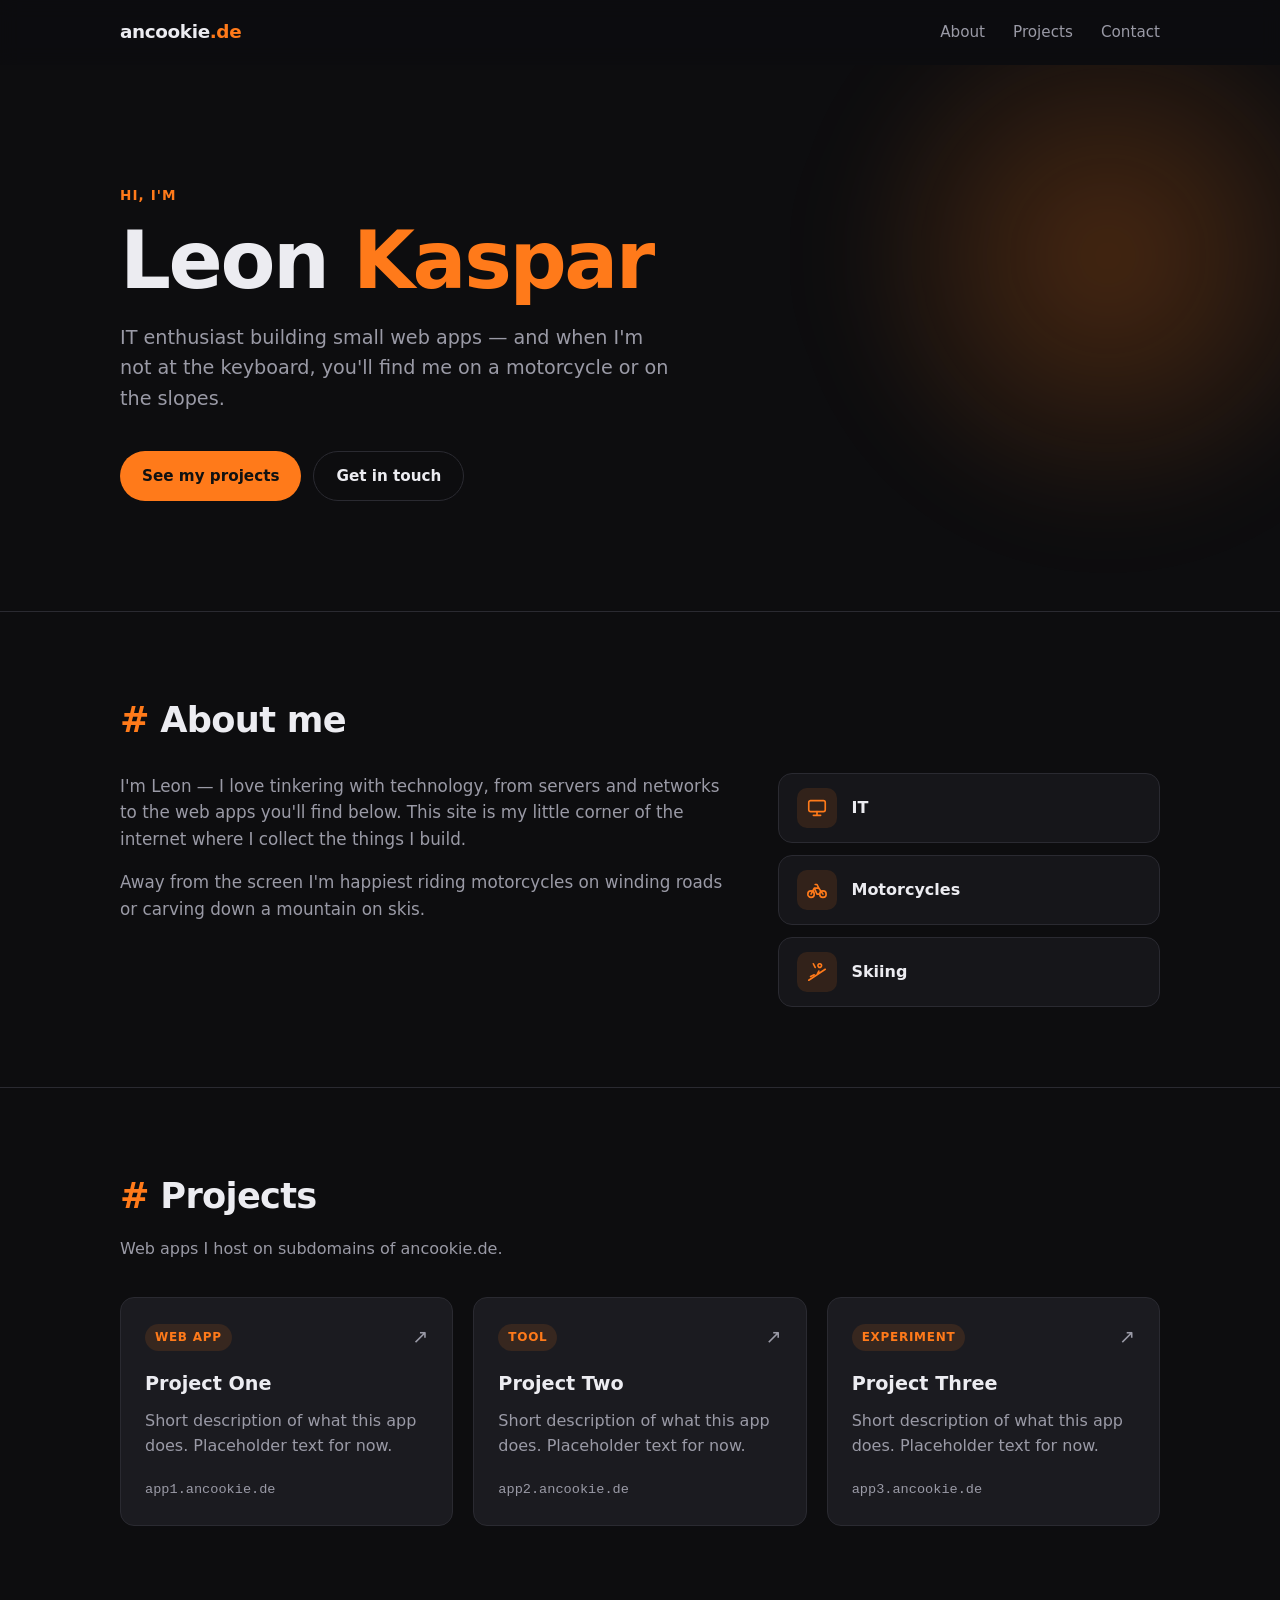
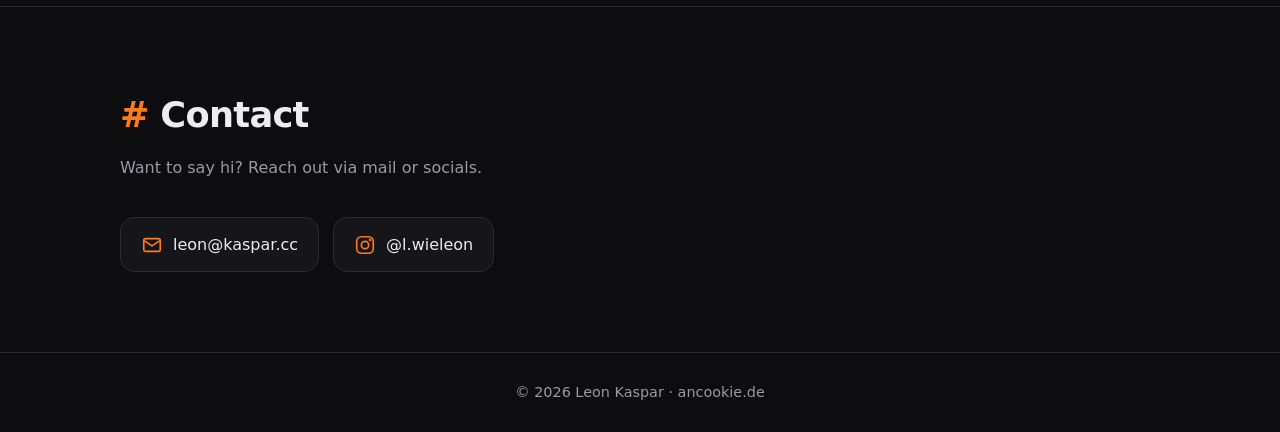
==== index.html @ 597ae220 "Add personal website for ancookie.de Static dark-themed site with orange accents: hero, about me, pr" ====
<!doctype html>
<html lang="en">
<head>
  <meta charset="utf-8">
  <meta name="viewport" content="width=device-width, initial-scale=1">
  <title>Leon Kaspar · ancookie.de</title>
  <meta name="description" content="Leon Kaspar – IT, motorcycles and skiing. Personal site and web projects.">
  <meta name="theme-color" content="#0d0d0f">
  <link rel="icon" href="data:image/svg+xml,<svg xmlns='http://www.w3.org/2000/svg' viewBox='0 0 100 100'><rect width='100' height='100' rx='22' fill='%23ff7a1a'/><text x='50' y='68' font-size='56' font-family='Arial,sans-serif' font-weight='700' text-anchor='middle' fill='%230d0d0f'>A</text></svg>">
  <link rel="stylesheet" href="css/style.css">
  <script>document.documentElement.classList.add("js");</script>
</head>
<body>
  <header class="nav" id="top">
    <div class="container nav-inner">
      <a href="#top" class="logo">ancookie<span>.de</span></a>
      <button class="nav-toggle" aria-label="Open menu" aria-expanded="false" aria-controls="nav-links">
        <span></span><span></span><span></span>
      </button>
      <nav id="nav-links" class="nav-links">
        <a href="#about">About</a>
        <a href="#projects">Projects</a>
        <a href="#contact">Contact</a>
      </nav>
    </div>
  </header>

  <main>
    <!-- Hero -->
    <section class="hero">
      <div class="container hero-inner">
        <p class="eyebrow">Hi, I'm</p>
        <h1>Leon <span class="accent">Kaspar</span></h1>
        <p class="tagline">
          IT enthusiast building small web apps — and when I'm not at the keyboard,
          you'll find me on a motorcycle or on the slopes.
        </p>
        <div class="hero-actions">
          <a href="#projects" class="btn btn-primary">See my projects</a>
          <a href="mailto:leon@kaspar.cc" class="btn btn-ghost">Get in touch</a>
        </div>
      </div>
      <div class="hero-glow" aria-hidden="true"></div>
    </section>

    <!-- About -->
    <section id="about" class="section reveal">
      <div class="container">
        <h2 class="section-title"><span class="accent">#</span> About me</h2>
        <div class="about-grid">
          <div class="about-text">
            <p>
              I'm Leon — I love tinkering with technology, from servers and networks to
              the web apps you'll find below. This site is my little corner of the internet
              where I collect the things I build.
            </p>
            <p>
              Away from the screen I'm happiest riding motorcycles on winding roads
              or carving down a mountain on skis.
            </p>
          </div>
          <ul class="interests" aria-label="Interests">
            <li>
              <span class="icon" aria-hidden="true">
                <svg viewBox="0 0 24 24"><rect x="3" y="4" width="18" height="12" rx="2"/><path d="M8 20h8M12 16v4"/></svg>
              </span>
              IT
            </li>
            <li>
              <span class="icon" aria-hidden="true">
                <svg viewBox="0 0 24 24"><circle cx="5.5" cy="16.5" r="3.5"/><circle cx="18.5" cy="16.5" r="3.5"/><path d="M5.5 16.5 9 10h5l4.5 6.5M14 10l-2-4h-2M9 10l3 6.5h2"/></svg>
              </span>
              Motorcycles
            </li>
            <li>
              <span class="icon" aria-hidden="true">
                <svg viewBox="0 0 24 24"><path d="M3 21 21 9M8 3l2 4M14 11l-2 4M17 5a2 2 0 1 0 0 .01"/><path d="M5 17l4-2"/></svg>
              </span>
              Skiing
            </li>
          </ul>
        </div>
      </div>
    </section>

    <!-- Projects -->
    <section id="projects" class="section reveal">
      <div class="container">
        <h2 class="section-title"><span class="accent">#</span> Projects</h2>
        <p class="section-sub">Web apps I host on subdomains of ancookie.de.</p>

        <div class="cards">
          <!-- Replace the placeholders below with your real apps -->
          <a class="card" href="https://app1.ancookie.de" target="_blank" rel="noopener">
            <div class="card-top">
              <span class="card-tag">Web App</span>
              <span class="card-arrow" aria-hidden="true">↗</span>
            </div>
            <h3>Project One</h3>
            <p>Short description of what this app does. Placeholder text for now.</p>
            <span class="card-url">app1.ancookie.de</span>
          </a>

          <a class="card" href="https://app2.ancookie.de" target="_blank" rel="noopener">
            <div class="card-top">
              <span class="card-tag">Tool</span>
              <span class="card-arrow" aria-hidden="true">↗</span>
            </div>
            <h3>Project Two</h3>
            <p>Short description of what this app does. Placeholder text for now.</p>
            <span class="card-url">app2.ancookie.de</span>
          </a>

          <a class="card" href="https://app3.ancookie.de" target="_blank" rel="noopener">
            <div class="card-top">
              <span class="card-tag">Experiment</span>
              <span class="card-arrow" aria-hidden="true">↗</span>
            </div>
            <h3>Project Three</h3>
            <p>Short description of what this app does. Placeholder text for now.</p>
            <span class="card-url">app3.ancookie.de</span>
          </a>
        </div>
      </div>
    </section>

    <!-- Contact -->
    <section id="contact" class="section reveal">
      <div class="container contact">
        <h2 class="section-title"><span class="accent">#</span> Contact</h2>
        <p class="section-sub">Want to say hi? Reach out via mail or socials.</p>
        <div class="contact-links">
          <a class="contact-item" href="mailto:leon@kaspar.cc">
            <svg viewBox="0 0 24 24" aria-hidden="true"><rect x="3" y="5" width="18" height="14" rx="2"/><path d="m3 7 9 6 9-6"/></svg>
            leon@kaspar.cc
          </a>
          <a class="contact-item" href="https://instagram.com/l.wieleon" target="_blank" rel="noopener">
            <svg viewBox="0 0 24 24" aria-hidden="true"><rect x="3" y="3" width="18" height="18" rx="5"/><circle cx="12" cy="12" r="4"/><circle cx="17.5" cy="6.5" r="0.6"/></svg>
            @l.wieleon
          </a>
        </div>
      </div>
    </section>
  </main>

  <footer class="footer">
    <div class="container">
      <p>© <span id="year"></span> Leon Kaspar · ancookie.de</p>
    </div>
  </footer>

  <script src="js/main.js"></script>
</body>
</html>
---- css/style.css ----
:root {
  --bg: #0d0d0f;
  --bg-elev: #16161a;
  --bg-card: #1b1b20;
  --border: #2a2a31;
  --text: #ececf1;
  --muted: #9a9aa6;
  --accent: #ff7a1a;
  --accent-soft: rgba(255, 122, 26, 0.12);
  --radius: 14px;
  --maxw: 1080px;
  --font: system-ui, -apple-system, "Segoe UI", Roboto, "Helvetica Neue", Arial, sans-serif;
}

*,
*::before,
*::after { box-sizing: border-box; }

html { scroll-behavior: smooth; scroll-padding-top: 72px; }

body {
  margin: 0;
  background: var(--bg);
  color: var(--text);
  font-family: var(--font);
  line-height: 1.6;
  -webkit-font-smoothing: antialiased;
}

a { color: inherit; text-decoration: none; }

.container {
  width: 100%;
  max-width: var(--maxw);
  margin: 0 auto;
  padding: 0 20px;
}

.accent { color: var(--accent); }

/* ---------- Nav ---------- */
.nav {
  position: sticky;
  top: 0;
  z-index: 50;
  background: rgba(13, 13, 15, 0.8);
  backdrop-filter: blur(10px);
  -webkit-backdrop-filter: blur(10px);
  border-bottom: 1px solid transparent;
  transition: border-color 0.2s;
}
.nav.scrolled { border-bottom-color: var(--border); }

.nav-inner {
  display: flex;
  align-items: center;
  justify-content: space-between;
  height: 64px;
}

.logo { font-weight: 700; font-size: 1.15rem; letter-spacing: -0.02em; }
.logo span { color: var(--accent); }

.nav-links { display: flex; gap: 28px; }
.nav-links a { color: var(--muted); font-size: 0.95rem; transition: color 0.2s; }
.nav-links a:hover { color: var(--text); }

.nav-toggle {
  display: none;
  background: none;
  border: 0;
  padding: 8px;
  cursor: pointer;
}
.nav-toggle span {
  display: block;
  width: 22px;
  height: 2px;
  margin: 5px 0;
  background: var(--text);
  border-radius: 2px;
  transition: transform 0.25s, opacity 0.25s;
}
.nav-toggle[aria-expanded="true"] span:nth-child(1) { transform: translateY(7px) rotate(45deg); }
.nav-toggle[aria-expanded="true"] span:nth-child(2) { opacity: 0; }
.nav-toggle[aria-expanded="true"] span:nth-child(3) { transform: translateY(-7px) rotate(-45deg); }

/* ---------- Hero ---------- */
.hero {
  position: relative;
  overflow: hidden;
  padding: 120px 0 110px;
}
.hero-inner { position: relative; z-index: 1; }

.eyebrow {
  color: var(--accent);
  font-weight: 600;
  letter-spacing: 0.08em;
  text-transform: uppercase;
  font-size: 0.85rem;
  margin: 0 0 12px;
}

.hero h1 {
  font-size: clamp(2.6rem, 8vw, 5rem);
  line-height: 1.05;
  letter-spacing: -0.03em;
  margin: 0 0 20px;
}

.tagline {
  max-width: 560px;
  color: var(--muted);
  font-size: clamp(1rem, 2.4vw, 1.2rem);
  margin: 0 0 36px;
}

.hero-actions { display: flex; flex-wrap: wrap; gap: 12px; }

.hero-glow {
  position: absolute;
  top: -20%;
  right: -10%;
  width: 600px;
  height: 600px;
  background: radial-gradient(circle, rgba(255, 122, 26, 0.25), transparent 65%);
  filter: blur(40px);
  pointer-events: none;
}

/* ---------- Buttons ---------- */
.btn {
  display: inline-flex;
  align-items: center;
  padding: 12px 22px;
  border-radius: 999px;
  font-weight: 600;
  font-size: 0.95rem;
  transition: transform 0.15s, background 0.2s, border-color 0.2s, color 0.2s;
}
.btn:hover { transform: translateY(-2px); }

.btn-primary { background: var(--accent); color: #111; }
.btn-primary:hover { background: #ff8f3f; }

.btn-ghost { border: 1px solid var(--border); color: var(--text); }
.btn-ghost:hover { border-color: var(--accent); color: var(--accent); }

/* ---------- Sections ---------- */
.section { padding: 80px 0; border-top: 1px solid var(--border); }

.section-title {
  font-size: clamp(1.6rem, 4vw, 2.2rem);
  letter-spacing: -0.02em;
  margin: 0 0 12px;
}
.section-sub { color: var(--muted); margin: 0 0 36px; }

/* About */
.about-grid {
  display: grid;
  grid-template-columns: 1.6fr 1fr;
  gap: 48px;
  align-items: start;
  margin-top: 24px;
}
.about-text p { color: var(--muted); margin: 0 0 16px; font-size: 1.05rem; }

.interests {
  list-style: none;
  margin: 0;
  padding: 0;
  display: grid;
  gap: 12px;
}
.interests li {
  display: flex;
  align-items: center;
  gap: 14px;
  padding: 14px 18px;
  background: var(--bg-elev);
  border: 1px solid var(--border);
  border-radius: var(--radius);
  font-weight: 600;
}
.icon {
  display: grid;
  place-items: center;
  width: 40px;
  height: 40px;
  border-radius: 10px;
  background: var(--accent-soft);
  flex-shrink: 0;
}
.icon svg,
.contact-item svg {
  width: 22px;
  height: 22px;
  fill: none;
  stroke: var(--accent);
  stroke-width: 1.8;
  stroke-linecap: round;
  stroke-linejoin: round;
}

/* Projects */
.cards {
  display: grid;
  grid-template-columns: repeat(auto-fill, minmax(280px, 1fr));
  gap: 20px;
}
.card {
  display: flex;
  flex-direction: column;
  padding: 24px;
  background: var(--bg-card);
  border: 1px solid var(--border);
  border-radius: var(--radius);
  transition: transform 0.2s, border-color 0.2s, box-shadow 0.2s;
}
.card:hover,
.card:focus-visible {
  transform: translateY(-4px);
  border-color: var(--accent);
  box-shadow: 0 10px 30px -12px rgba(255, 122, 26, 0.35);
}
.card-top { display: flex; justify-content: space-between; align-items: center; margin-bottom: 16px; }
.card-tag {
  font-size: 0.75rem;
  font-weight: 600;
  text-transform: uppercase;
  letter-spacing: 0.06em;
  color: var(--accent);
  background: var(--accent-soft);
  padding: 4px 10px;
  border-radius: 999px;
}
.card-arrow { color: var(--muted); font-size: 1.2rem; transition: color 0.2s, transform 0.2s; }
.card:hover .card-arrow { color: var(--accent); transform: translate(2px, -2px); }
.card h3 { margin: 0 0 8px; font-size: 1.2rem; }
.card p { margin: 0 0 20px; color: var(--muted); flex-grow: 1; }
.card-url { font-family: ui-monospace, SFMono-Regular, Menlo, Consolas, monospace; font-size: 0.85rem; color: var(--muted); }

/* Contact */
.contact-links { display: flex; flex-wrap: wrap; gap: 14px; }
.contact-item {
  display: inline-flex;
  align-items: center;
  gap: 10px;
  padding: 14px 20px;
  background: var(--bg-elev);
  border: 1px solid var(--border);
  border-radius: var(--radius);
  font-weight: 500;
  transition: border-color 0.2s, color 0.2s;
}
.contact-item:hover { border-color: var(--accent); color: var(--accent); }

/* Footer */
.footer {
  border-top: 1px solid var(--border);
  padding: 28px 0;
  color: var(--muted);
  font-size: 0.9rem;
  text-align: center;
}
.footer p { margin: 0; }

/* Focus */
a:focus-visible,
button:focus-visible { outline: 2px solid var(--accent); outline-offset: 3px; border-radius: 6px; }

/* Reveal on scroll */
.js .reveal { opacity: 0; transform: translateY(24px); transition: opacity 0.6s ease, transform 0.6s ease; }
.js .reveal.visible { opacity: 1; transform: none; }

/* ---------- Mobile ---------- */
@media (max-width: 720px) {
  .nav-toggle { display: block; }
  .nav-links {
    position: absolute;
    top: 64px;
    left: 0;
    right: 0;
    flex-direction: column;
    gap: 0;
    background: var(--bg-elev);
    border-bottom: 1px solid var(--border);
    max-height: 0;
    overflow: hidden;
    transition: max-height 0.3s ease;
  }
  .nav-links.open { max-height: 240px; }
  .nav-links a { padding: 16px 20px; border-top: 1px solid var(--border); }

  .hero { padding: 80px 0 72px; }
  .hero-glow { width: 380px; height: 380px; right: -40%; }
  .section { padding: 60px 0; }
  .about-grid { grid-template-columns: 1fr; gap: 28px; }
  .cards { grid-template-columns: 1fr; }
  .contact-item { width: 100%; }
}

@media (prefers-reduced-motion: reduce) {
  html { scroll-behavior: auto; }
  *, *::before, *::after { transition: none !important; }
  .js .reveal { opacity: 1; transform: none; }
}
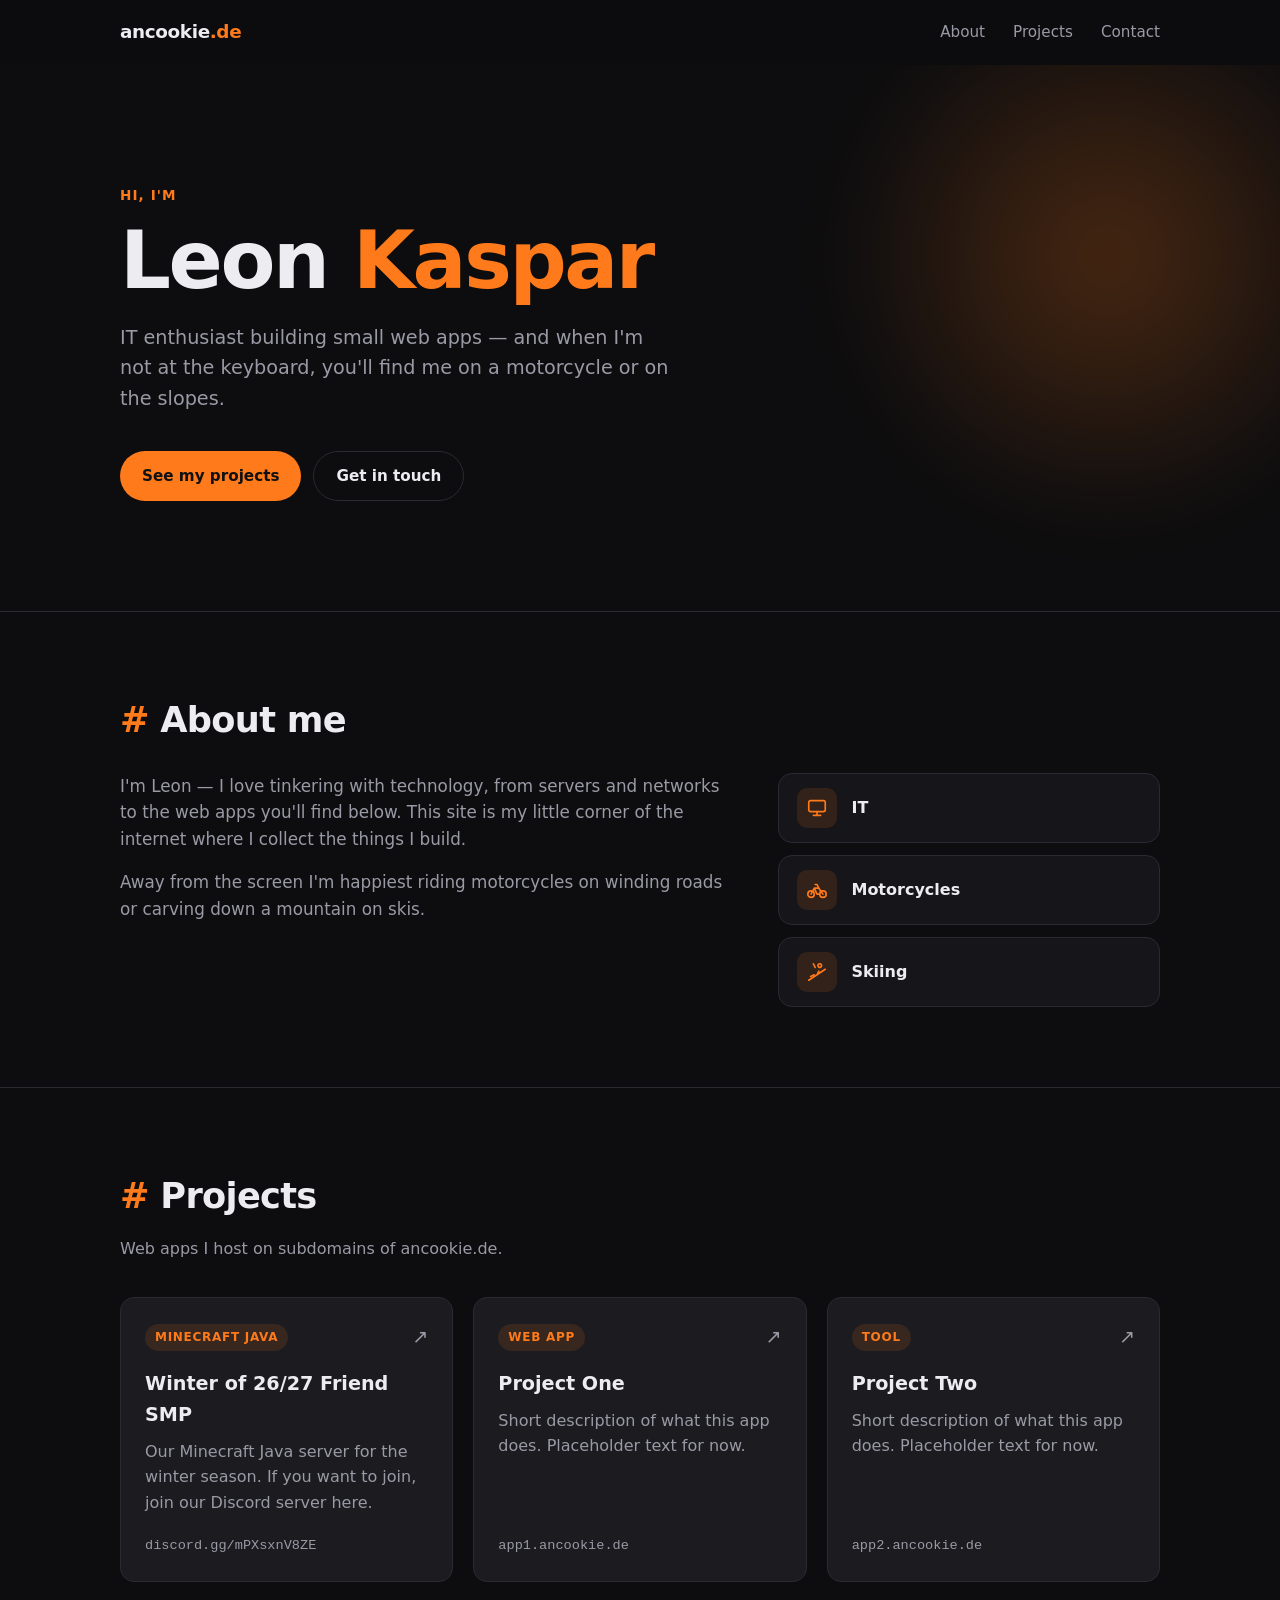
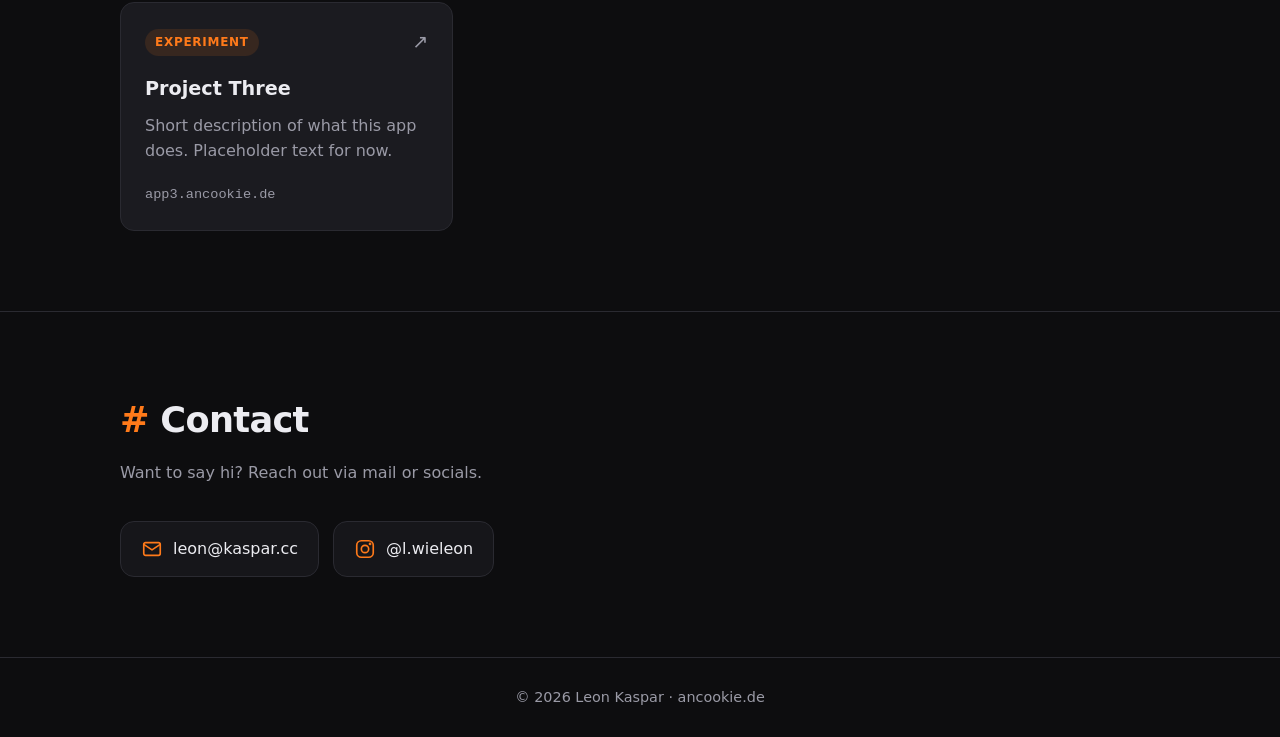
==== commit e9cba28d: "Add Winter 26/27 Friend SMP Minecraft server to projects Co-Authored-By: Claude Opus 5.5 <noreply@an" ====
--- a/index.html
+++ b/index.html
@@ -90,6 +90,16 @@
         <p class="section-sub">Web apps I host on subdomains of ancookie.de.</p>
 
         <div class="cards">
+          <a class="card" href="https://discord.gg/mPXsxnV8ZE" target="_blank" rel="noopener">
+            <div class="card-top">
+              <span class="card-tag">Minecraft Java</span>
+              <span class="card-arrow" aria-hidden="true">↗</span>
+            </div>
+            <h3>Winter of 26/27 Friend SMP</h3>
+            <p>Our Minecraft Java server for the winter season. If you want to join, join our Discord server here.</p>
+            <span class="card-url">discord.gg/mPXsxnV8ZE</span>
+          </a>
+
           <!-- Replace the placeholders below with your real apps -->
           <a class="card" href="https://app1.ancookie.de" target="_blank" rel="noopener">
             <div class="card-top">
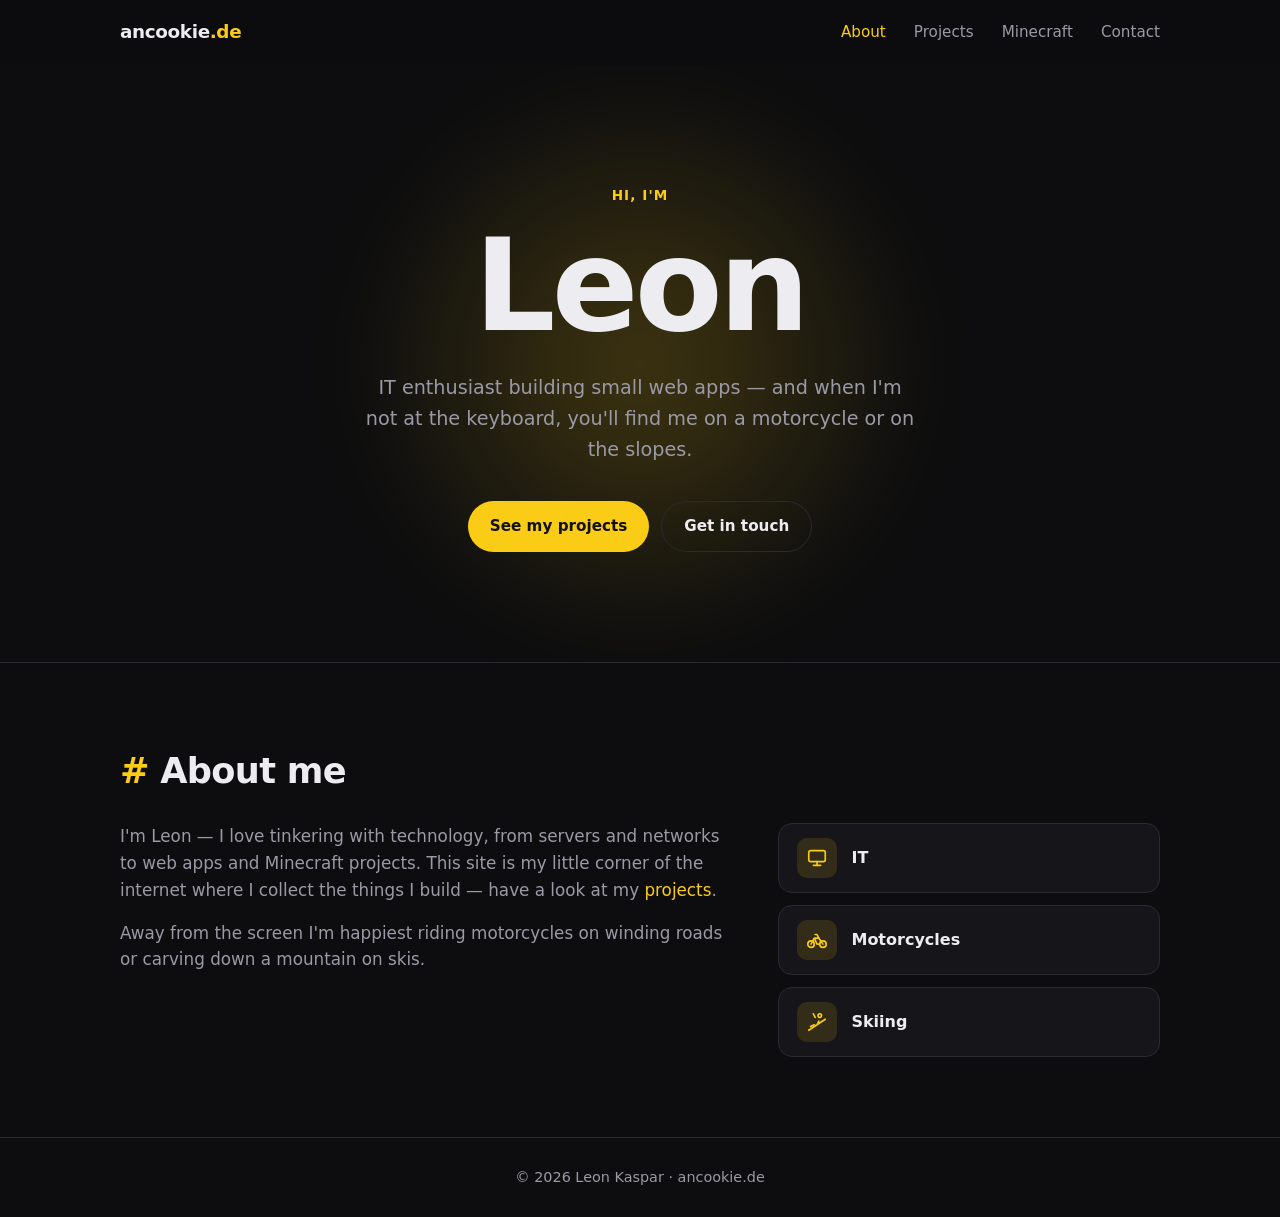
==== commit ad2b17ef: "Restructure site into multiple pages with yellow accent - Yellow accent (#FACC15) via central CSS va" ====
--- a/index.html
+++ b/index.html
@@ -3,24 +3,25 @@
 <head>
   <meta charset="utf-8">
   <meta name="viewport" content="width=device-width, initial-scale=1">
-  <title>Leon Kaspar · ancookie.de</title>
-  <meta name="description" content="Leon Kaspar – IT, motorcycles and skiing. Personal site and web projects.">
+  <title>Leon · ancookie.de</title>
+  <meta name="description" content="Leon – IT, motorcycles and skiing. Personal site with projects like a Minecraft SMP server and the V-Fusion resource pack.">
   <meta name="theme-color" content="#0d0d0f">
-  <link rel="icon" href="data:image/svg+xml,<svg xmlns='http://www.w3.org/2000/svg' viewBox='0 0 100 100'><rect width='100' height='100' rx='22' fill='%23ff7a1a'/><text x='50' y='68' font-size='56' font-family='Arial,sans-serif' font-weight='700' text-anchor='middle' fill='%230d0d0f'>A</text></svg>">
-  <link rel="stylesheet" href="css/style.css">
+  <link rel="icon" href="data:image/svg+xml,<svg xmlns='http://www.w3.org/2000/svg' viewBox='0 0 100 100'><rect width='100' height='100' rx='22' fill='%23FACC15'/><text x='50' y='68' font-size='56' font-family='Arial,sans-serif' font-weight='700' text-anchor='middle' fill='%230d0d0f'>A</text></svg>">
+  <link rel="stylesheet" href="/css/style.css">
   <script>document.documentElement.classList.add("js");</script>
 </head>
 <body>
   <header class="nav" id="top">
     <div class="container nav-inner">
-      <a href="#top" class="logo">ancookie<span>.de</span></a>
+      <a href="/" class="logo">ancookie<span>.de</span></a>
       <button class="nav-toggle" aria-label="Open menu" aria-expanded="false" aria-controls="nav-links">
         <span></span><span></span><span></span>
       </button>
       <nav id="nav-links" class="nav-links">
-        <a href="#about">About</a>
-        <a href="#projects">Projects</a>
-        <a href="#contact">Contact</a>
+        <a href="/" aria-current="page">About</a>
+        <a href="/projekte/">Projects</a>
+        <a href="/minecraft/">Minecraft</a>
+        <a href="/kontakt/">Contact</a>
       </nav>
     </div>
   </header>
@@ -30,14 +31,14 @@
     <section class="hero">
       <div class="container hero-inner">
         <p class="eyebrow">Hi, I'm</p>
-        <h1>Leon <span class="accent">Kaspar</span></h1>
+        <h1>Leon</h1>
         <p class="tagline">
           IT enthusiast building small web apps — and when I'm not at the keyboard,
           you'll find me on a motorcycle or on the slopes.
         </p>
         <div class="hero-actions">
-          <a href="#projects" class="btn btn-primary">See my projects</a>
-          <a href="mailto:leon@kaspar.cc" class="btn btn-ghost">Get in touch</a>
+          <a href="/projekte/" class="btn btn-primary">See my projects</a>
+          <a href="/kontakt/" class="btn btn-ghost">Get in touch</a>
         </div>
       </div>
       <div class="hero-glow" aria-hidden="true"></div>
@@ -51,8 +52,8 @@
           <div class="about-text">
             <p>
               I'm Leon — I love tinkering with technology, from servers and networks to
-              the web apps you'll find below. This site is my little corner of the internet
-              where I collect the things I build.
+              web apps and Minecraft projects. This site is my little corner of the internet
+              where I collect the things I build — have a look at my <a class="accent" href="/projekte/">projects</a>.
             </p>
             <p>
               Away from the screen I'm happiest riding motorcycles on winding roads
@@ -82,75 +83,6 @@
         </div>
       </div>
     </section>
-
-    <!-- Projects -->
-    <section id="projects" class="section reveal">
-      <div class="container">
-        <h2 class="section-title"><span class="accent">#</span> Projects</h2>
-        <p class="section-sub">Web apps I host on subdomains of ancookie.de.</p>
-
-        <div class="cards">
-          <a class="card" href="https://discord.gg/mPXsxnV8ZE" target="_blank" rel="noopener">
-            <div class="card-top">
-              <span class="card-tag">Minecraft Java</span>
-              <span class="card-arrow" aria-hidden="true">↗</span>
-            </div>
-            <h3>Winter of 26/27 Friend SMP</h3>
-            <p>Our Minecraft Java server for the winter season. If you want to join, join our Discord server here.</p>
-            <span class="card-url">discord.gg/mPXsxnV8ZE</span>
-          </a>
-
-          <!-- Replace the placeholders below with your real apps -->
-          <a class="card" href="https://app1.ancookie.de" target="_blank" rel="noopener">
-            <div class="card-top">
-              <span class="card-tag">Web App</span>
-              <span class="card-arrow" aria-hidden="true">↗</span>
-            </div>
-            <h3>Project One</h3>
-            <p>Short description of what this app does. Placeholder text for now.</p>
-            <span class="card-url">app1.ancookie.de</span>
-          </a>
-
-          <a class="card" href="https://app2.ancookie.de" target="_blank" rel="noopener">
-            <div class="card-top">
-              <span class="card-tag">Tool</span>
-              <span class="card-arrow" aria-hidden="true">↗</span>
-            </div>
-            <h3>Project Two</h3>
-            <p>Short description of what this app does. Placeholder text for now.</p>
-            <span class="card-url">app2.ancookie.de</span>
-          </a>
-
-          <a class="card" href="https://app3.ancookie.de" target="_blank" rel="noopener">
-            <div class="card-top">
-              <span class="card-tag">Experiment</span>
-              <span class="card-arrow" aria-hidden="true">↗</span>
-            </div>
-            <h3>Project Three</h3>
-            <p>Short description of what this app does. Placeholder text for now.</p>
-            <span class="card-url">app3.ancookie.de</span>
-          </a>
-        </div>
-      </div>
-    </section>
-
-    <!-- Contact -->
-    <section id="contact" class="section reveal">
-      <div class="container contact">
-        <h2 class="section-title"><span class="accent">#</span> Contact</h2>
-        <p class="section-sub">Want to say hi? Reach out via mail or socials.</p>
-        <div class="contact-links">
-          <a class="contact-item" href="mailto:leon@kaspar.cc">
-            <svg viewBox="0 0 24 24" aria-hidden="true"><rect x="3" y="5" width="18" height="14" rx="2"/><path d="m3 7 9 6 9-6"/></svg>
-            leon@kaspar.cc
-          </a>
-          <a class="contact-item" href="https://instagram.com/l.wieleon" target="_blank" rel="noopener">
-            <svg viewBox="0 0 24 24" aria-hidden="true"><rect x="3" y="3" width="18" height="18" rx="5"/><circle cx="12" cy="12" r="4"/><circle cx="17.5" cy="6.5" r="0.6"/></svg>
-            @l.wieleon
-          </a>
-        </div>
-      </div>
-    </section>
   </main>
 
   <footer class="footer">
@@ -159,6 +91,6 @@
     </div>
   </footer>
 
-  <script src="js/main.js"></script>
+  <script src="/js/main.js"></script>
 </body>
 </html>
--- a/css/style.css
+++ b/css/style.css
@@ -5,8 +5,12 @@
   --border: #2a2a31;
   --text: #ececf1;
   --muted: #9a9aa6;
-  --accent: #ff7a1a;
-  --accent-soft: rgba(255, 122, 26, 0.12);
+  --accent-rgb: 250, 204, 21;
+  --accent: rgb(var(--accent-rgb));      /* #FACC15 */
+  --accent-hover: #fde047;
+  --accent-soft: rgba(var(--accent-rgb), 0.12);
+  --accent-glow: rgba(var(--accent-rgb), 0.22);
+  --accent-shadow: rgba(var(--accent-rgb), 0.3);
   --radius: 14px;
   --maxw: 1080px;
   --font: system-ui, -apple-system, "Segoe UI", Roboto, "Helvetica Neue", Arial, sans-serif;
@@ -64,6 +68,7 @@
 .nav-links { display: flex; gap: 28px; }
 .nav-links a { color: var(--muted); font-size: 0.95rem; transition: color 0.2s; }
 .nav-links a:hover { color: var(--text); }
+.nav-links a[aria-current="page"] { color: var(--accent); }
 
 .nav-toggle {
   display: none;
@@ -91,7 +96,9 @@
   overflow: hidden;
   padding: 120px 0 110px;
 }
-.hero-inner { position: relative; z-index: 1; }
+.hero-inner { position: relative; z-index: 1; text-align: center; }
+.hero-inner .tagline { margin-left: auto; margin-right: auto; }
+.hero-inner .hero-actions { justify-content: center; }
 
 .eyebrow {
   color: var(--accent);
@@ -103,7 +110,7 @@
 }
 
 .hero h1 {
-  font-size: clamp(2.6rem, 8vw, 5rem);
+  font-size: clamp(3.5rem, 16vw, 8rem);
   line-height: 1.05;
   letter-spacing: -0.03em;
   margin: 0 0 20px;
@@ -120,11 +127,12 @@
 
 .hero-glow {
   position: absolute;
-  top: -20%;
-  right: -10%;
-  width: 600px;
-  height: 600px;
-  background: radial-gradient(circle, rgba(255, 122, 26, 0.25), transparent 65%);
+  top: 50%;
+  left: 50%;
+  width: 640px;
+  height: 640px;
+  transform: translate(-50%, -50%);
+  background: radial-gradient(circle, var(--accent-glow), transparent 65%);
   filter: blur(40px);
   pointer-events: none;
 }
@@ -142,7 +150,7 @@
 .btn:hover { transform: translateY(-2px); }
 
 .btn-primary { background: var(--accent); color: #111; }
-.btn-primary:hover { background: #ff8f3f; }
+.btn-primary:hover { background: var(--accent-hover); }
 
 .btn-ghost { border: 1px solid var(--border); color: var(--text); }
 .btn-ghost:hover { border-color: var(--accent); color: var(--accent); }
@@ -223,7 +231,7 @@
 .card:focus-visible {
   transform: translateY(-4px);
   border-color: var(--accent);
-  box-shadow: 0 10px 30px -12px rgba(255, 122, 26, 0.35);
+  box-shadow: 0 10px 30px -12px var(--accent-shadow);
 }
 .card-top { display: flex; justify-content: space-between; align-items: center; margin-bottom: 16px; }
 .card-tag {
@@ -241,6 +249,76 @@
 .card h3 { margin: 0 0 8px; font-size: 1.2rem; }
 .card p { margin: 0 0 20px; color: var(--muted); flex-grow: 1; }
 .card-url { font-family: ui-monospace, SFMono-Regular, Menlo, Consolas, monospace; font-size: 0.85rem; color: var(--muted); }
+
+/* Card image */
+.card-media {
+  margin: -24px -24px 20px;
+  aspect-ratio: 16 / 5;
+  background: #000;
+  border-bottom: 1px solid var(--border);
+  border-radius: var(--radius) var(--radius) 0 0;
+  overflow: hidden;
+}
+.card-media { display: grid; place-items: center; padding: 12px; }
+.card-media img { width: 100%; height: 100%; object-fit: contain; }
+
+/* Pixel-art screenshots stay crisp */
+.pixel { image-rendering: pixelated; }
+
+/* ---------- Sub pages ---------- */
+.page-head { padding: 72px 0 8px; position: relative; overflow: hidden; }
+.page-head .container { position: relative; z-index: 1; }
+.page-head .hero-glow { width: 520px; height: 520px; top: 0; left: 15%; opacity: 0.7; }
+.page-head h1 {
+  font-size: clamp(2.2rem, 6vw, 3.4rem);
+  line-height: 1.1;
+  letter-spacing: -0.03em;
+  margin: 0 0 12px;
+}
+.page-head .lead { max-width: 640px; color: var(--muted); font-size: clamp(1rem, 2.2vw, 1.15rem); margin: 0; }
+.page-body { padding: 40px 0 88px; }
+
+.breadcrumb { font-size: 0.9rem; color: var(--muted); margin: 0 0 18px; }
+.breadcrumb a { color: var(--muted); transition: color 0.2s; }
+.breadcrumb a:hover { color: var(--accent); }
+.breadcrumb span[aria-hidden] { margin: 0 6px; opacity: 0.6; }
+
+.shot {
+  margin: 0 0 36px;
+  background: #000;
+  border: 1px solid var(--border);
+  border-radius: var(--radius);
+  overflow: hidden;
+}
+.shot img { display: block; width: 100%; height: auto; }
+
+.detail-grid { display: grid; grid-template-columns: 1.6fr 1fr; gap: 40px; align-items: start; }
+.prose p, .prose li { color: var(--muted); font-size: 1.05rem; }
+.prose p { margin: 0 0 16px; }
+.prose h2 { font-size: 1.3rem; margin: 32px 0 12px; }
+.prose h2:first-child { margin-top: 0; }
+.prose ol, .prose ul { padding-left: 1.2em; margin: 0 0 16px; }
+.prose strong { color: var(--text); }
+.prose a { color: var(--accent); text-decoration: underline; text-underline-offset: 3px; }
+
+.side-box {
+  padding: 24px;
+  background: var(--bg-elev);
+  border: 1px solid var(--border);
+  border-radius: var(--radius);
+  display: grid;
+  gap: 12px;
+}
+.side-box h2 { font-size: 1rem; margin: 0 0 4px; }
+.side-box .btn { justify-content: center; }
+.facts { list-style: none; margin: 0 0 8px; padding: 0; display: grid; gap: 6px; font-size: 0.95rem; }
+.facts li { display: flex; justify-content: space-between; gap: 12px; border-bottom: 1px solid var(--border); padding-bottom: 6px; }
+.facts span:first-child { color: var(--muted); }
+
+.btn-lg { padding: 16px 28px; font-size: 1.05rem; gap: 10px; }
+.btn svg { width: 20px; height: 20px; fill: none; stroke: currentColor; stroke-width: 2; stroke-linecap: round; stroke-linejoin: round; }
+
+.note { font-size: 0.85rem; color: var(--muted); margin: 0; }
 
 /* Contact */
 .contact-links { display: flex; flex-wrap: wrap; gap: 14px; }
@@ -291,13 +369,16 @@
     overflow: hidden;
     transition: max-height 0.3s ease;
   }
-  .nav-links.open { max-height: 240px; }
+  .nav-links.open { max-height: 320px; }
   .nav-links a { padding: 16px 20px; border-top: 1px solid var(--border); }
 
   .hero { padding: 80px 0 72px; }
-  .hero-glow { width: 380px; height: 380px; right: -40%; }
+  .hero-glow { width: 380px; height: 380px; }
   .section { padding: 60px 0; }
   .about-grid { grid-template-columns: 1fr; gap: 28px; }
+  .detail-grid { grid-template-columns: 1fr; gap: 28px; }
+  .page-head { padding: 48px 0 0; }
+  .page-body { padding: 32px 0 64px; }
   .cards { grid-template-columns: 1fr; }
   .contact-item { width: 100%; }
 }
